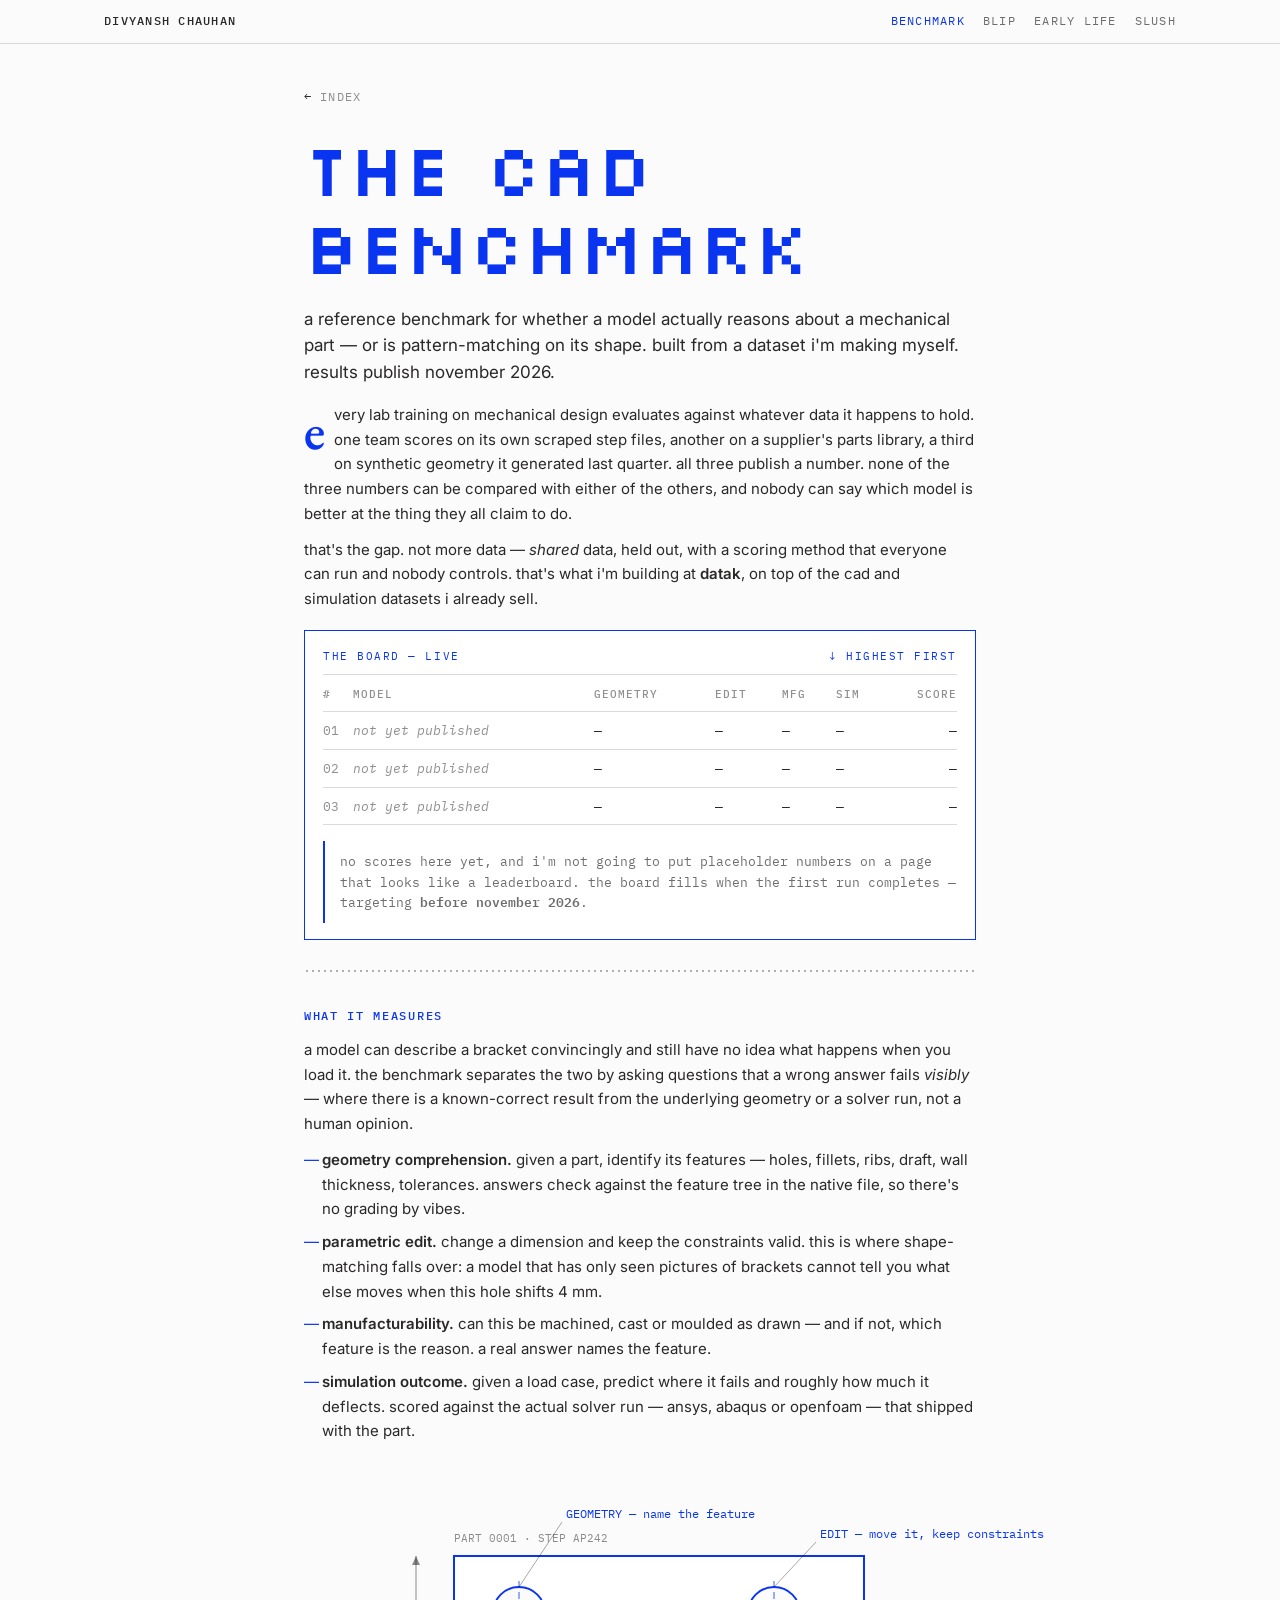
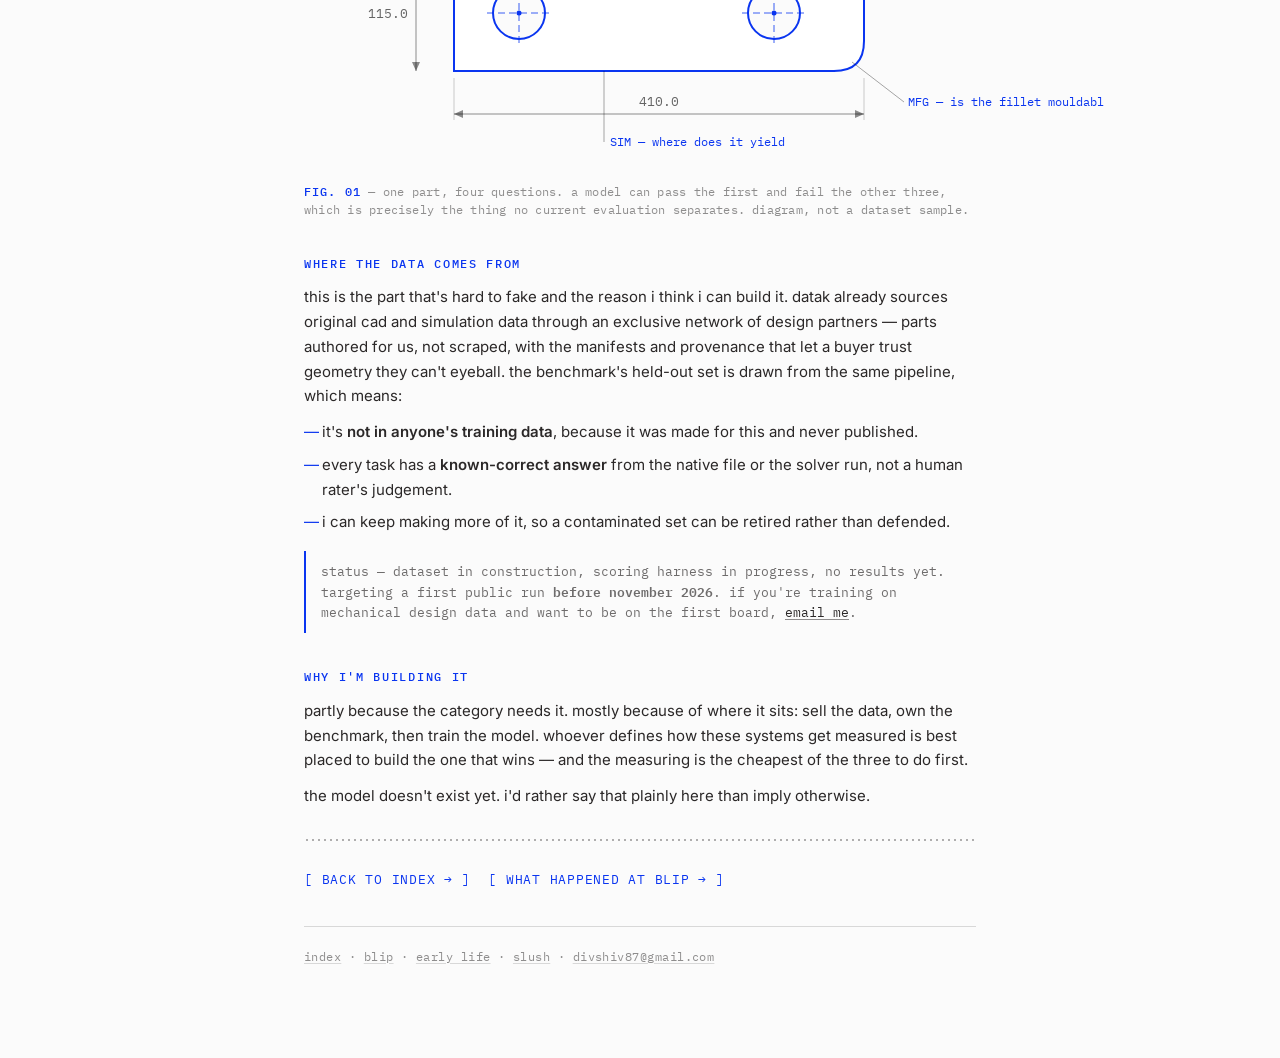
==== benchmark.html @ 3d16ecba "Rebuild personal site: Datak, CAD benchmark, Blip postmortem Five pages replacing the single-page lo" ====
<!doctype html>
<html lang="en">
<head>
<meta charset="utf-8">
<meta name="viewport" content="width=device-width, initial-scale=1">
<title>The CAD Benchmark</title>
<meta name="description" content="a reference benchmark for whether an ai model actually reasons about mechanical design, or pattern-matches on shape. results publish november 2026.">
<link rel="canonical" href="https://divyanshchauhan.com/benchmark">
<meta property="og:type" content="website">
<meta property="og:url" content="https://divyanshchauhan.com/benchmark">
<meta property="og:title" content="The CAD Benchmark">
<meta property="og:description" content="a reference benchmark for whether an ai model actually reasons about mechanical design, or pattern-matches on shape. results publish november 2026.">
<meta property="og:image" content="https://divyanshchauhan.com/img/ef-neon.jpg">
<meta name="twitter:card" content="summary_large_image">
<link rel="preconnect" href="https://fonts.googleapis.com">
<link rel="preconnect" href="https://fonts.gstatic.com" crossorigin>
<link rel="stylesheet" href="https://fonts.googleapis.com/css2?family=Inter:wght@400;500;600&family=EB+Garamond:wght@500;600&family=IBM+Plex+Mono:wght@400;500&family=Silkscreen&display=swap">
<link rel="stylesheet" href="style.css">
</head>
<body>

<div class="bar"><div class="in">
  <a class="who" href="index.html">Divyansh Chauhan</a>
  <nav>
    <a href="benchmark.html" aria-current="page">Benchmark</a>
    <a href="blip.html">Blip</a>
    <a href="early.html">Early life</a>
    <a href="slush.html">Slush</a>
  </nav>
</div></div>

<main>

<p class="backlink">← <a href="index.html">index</a></p>

<h1 class="big">The CAD Benchmark</h1>

<p class="standfirst">a reference benchmark for whether a model actually reasons about a mechanical part — or is pattern-matching on its shape. built from a dataset i'm making myself. results publish november 2026.</p>

<p class="dropcap">every lab training on mechanical design evaluates against whatever data it happens to hold. one team scores on its own scraped step files, another on a supplier's parts library, a third on synthetic geometry it generated last quarter. all three publish a number. none of the three numbers can be compared with either of the others, and nobody can say which model is better at the thing they all claim to do.</p>

<p>that's the gap. not more data — <em>shared</em> data, held out, with a scoring method that everyone can run and nobody controls. that's what i'm building at <strong>datak</strong>, on top of the cad and simulation datasets i already sell.</p>

<div class="panel">
  <div class="phead"><span>The board — live</span><span>↓ highest first</span></div>
  <div class="tablewrap">
  <table>
    <thead><tr><th class="rank">#</th><th>Model</th><th>Geometry</th><th>Edit</th><th>Mfg</th><th>Sim</th><th>Score</th></tr></thead>
    <tbody>
      <tr><td class="rank">01</td><td class="pending">not yet published</td><td>—</td><td>—</td><td>—</td><td>—</td><td>—</td></tr>
      <tr><td class="rank">02</td><td class="pending">not yet published</td><td>—</td><td>—</td><td>—</td><td>—</td><td>—</td></tr>
      <tr><td class="rank">03</td><td class="pending">not yet published</td><td>—</td><td>—</td><td>—</td><td>—</td><td>—</td></tr>
    </tbody>
  </table>
  </div>
  <p class="note" style="margin-bottom:0">no scores here yet, and i'm not going to put placeholder numbers on a page that looks like a leaderboard. the board fills when the first run completes — targeting <strong>before november 2026</strong>.</p>
</div>

<hr class="dots">

<h2>What it measures</h2>

<p>a model can describe a bracket convincingly and still have no idea what happens when you load it. the benchmark separates the two by asking questions that a wrong answer fails <em>visibly</em> — where there is a known-correct result from the underlying geometry or a solver run, not a human opinion.</p>

<ul>
  <li><strong>geometry comprehension.</strong> given a part, identify its features — holes, fillets, ribs, draft, wall thickness, tolerances. answers check against the feature tree in the native file, so there's no grading by vibes.</li>
  <li><strong>parametric edit.</strong> change a dimension and keep the constraints valid. this is where shape-matching falls over: a model that has only seen pictures of brackets cannot tell you what else moves when this hole shifts 4 mm.</li>
  <li><strong>manufacturability.</strong> can this be machined, cast or moulded as drawn — and if not, which feature is the reason. a real answer names the feature.</li>
  <li><strong>simulation outcome.</strong> given a load case, predict where it fails and roughly how much it deflects. scored against the actual solver run — ansys, abaqus or openfoam — that shipped with the part.</li>
</ul>

<figure>
  <svg viewBox="0 0 800 300" width="800" height="300" role="img"
       aria-label="Diagram of a rectangular mechanical plate with two holes and a fillet, annotated with dimension lines and callouts for the four benchmark axes.">
    <rect x="0" y="0" width="800" height="300" fill="#FBFBFB"/>
    <!-- part outline -->
    <path d="M150 90 L560 90 L560 175 Q560 205 530 205 L150 205 Z" fill="#fff" stroke="#0A35F0" stroke-width="2"/>
    <!-- holes -->
    <circle cx="215" cy="147" r="26" fill="#FBFBFB" stroke="#0A35F0" stroke-width="2"/>
    <circle cx="215" cy="147" r="2.5" fill="#0A35F0"/>
    <circle cx="470" cy="147" r="26" fill="#FBFBFB" stroke="#0A35F0" stroke-width="2"/>
    <circle cx="470" cy="147" r="2.5" fill="#0A35F0"/>
    <!-- centre lines -->
    <line x1="215" y1="115" x2="215" y2="179" stroke="#0A35F0" stroke-width=".8" stroke-dasharray="7 4"/>
    <line x1="183" y1="147" x2="247" y2="147" stroke="#0A35F0" stroke-width=".8" stroke-dasharray="7 4"/>
    <line x1="470" y1="115" x2="470" y2="179" stroke="#0A35F0" stroke-width=".8" stroke-dasharray="7 4"/>
    <line x1="438" y1="147" x2="502" y2="147" stroke="#0A35F0" stroke-width=".8" stroke-dasharray="7 4"/>
    <!-- horizontal dimension -->
    <line x1="150" y1="248" x2="560" y2="248" stroke="rgba(0,0,0,.45)" stroke-width="1"/>
    <path d="M150 248 l9 -4 v8 z M560 248 l-9 -4 v8 z" fill="rgba(0,0,0,.45)"/>
    <line x1="150" y1="212" x2="150" y2="254" stroke="rgba(0,0,0,.2)" stroke-width="1"/>
    <line x1="560" y1="212" x2="560" y2="254" stroke="rgba(0,0,0,.2)" stroke-width="1"/>
    <text x="355" y="240" text-anchor="middle" font-family="IBM Plex Mono, monospace" font-size="13" fill="rgba(0,0,0,.6)">410.0</text>
    <!-- vertical dimension -->
    <line x1="112" y1="90" x2="112" y2="205" stroke="rgba(0,0,0,.45)" stroke-width="1"/>
    <path d="M112 90 l-4 9 h8 z M112 205 l-4 -9 h8 z" fill="rgba(0,0,0,.45)"/>
    <text x="104" y="152" text-anchor="end" font-family="IBM Plex Mono, monospace" font-size="13" fill="rgba(0,0,0,.6)">115.0</text>
    <!-- callouts -->
    <line x1="215" y1="121" x2="258" y2="56" stroke="rgba(0,0,0,.35)" stroke-width="1"/>
    <text x="262" y="52" font-family="IBM Plex Mono, monospace" font-size="12" fill="#0A35F0">GEOMETRY — name the feature</text>
    <line x1="470" y1="121" x2="512" y2="76" stroke="rgba(0,0,0,.35)" stroke-width="1"/>
    <text x="516" y="72" font-family="IBM Plex Mono, monospace" font-size="12" fill="#0A35F0">EDIT — move it, keep constraints</text>
    <line x1="548" y1="196" x2="600" y2="236" stroke="rgba(0,0,0,.35)" stroke-width="1"/>
    <text x="604" y="240" font-family="IBM Plex Mono, monospace" font-size="12" fill="#0A35F0">MFG — is the fillet moulda­ble</text>
    <line x1="300" y1="205" x2="300" y2="276" stroke="rgba(0,0,0,.35)" stroke-width="1"/>
    <text x="306" y="280" font-family="IBM Plex Mono, monospace" font-size="12" fill="#0A35F0">SIM — where does it yield</text>
    <text x="150" y="76" font-family="IBM Plex Mono, monospace" font-size="11" fill="rgba(0,0,0,.45)">PART 0001 · STEP AP242</text>
  </svg>
  <figcaption><b>Fig. 01</b> — one part, four questions. a model can pass the first and fail the other three, which is precisely the thing no current evaluation separates. <span style="color:rgba(0,0,0,.45)">diagram, not a dataset sample.</span></figcaption>
</figure>

<h2>Where the data comes from</h2>

<p>this is the part that's hard to fake and the reason i think i can build it. datak already sources original cad and simulation data through an exclusive network of design partners — parts authored for us, not scraped, with the manifests and provenance that let a buyer trust geometry they can't eyeball. the benchmark's held-out set is drawn from the same pipeline, which means:</p>

<ul>
  <li>it's <strong>not in anyone's training data</strong>, because it was made for this and never published.</li>
  <li>every task has a <strong>known-correct answer</strong> from the native file or the solver run, not a human rater's judgement.</li>
  <li>i can keep making more of it, so a contaminated set can be retired rather than defended.</li>
</ul>

<div class="note">
  status — dataset in construction, scoring harness in progress, no results yet. targeting a first public run <strong>before november 2026</strong>. if you're training on mechanical design data and want to be on the first board, <a href="mailto:divshiv87@gmail.com">email me</a>.
</div>

<h2>Why i'm building it</h2>

<p>partly because the category needs it. mostly because of where it sits: sell the data, own the benchmark, then train the model. whoever defines how these systems get measured is best placed to build the one that wins — and the measuring is the cheapest of the three to do first.</p>

<p>the model doesn't exist yet. i'd rather say that plainly here than imply otherwise.</p>

<hr class="dots">

<p>
  <a class="brk" href="index.html">back to index</a>
  <a class="brk" href="blip.html">what happened at blip</a>
</p>

<footer>
  <a href="index.html">index</a> ·
  <a href="blip.html">blip</a> ·
  <a href="early.html">early life</a> ·
  <a href="slush.html">slush</a> ·
  <a href="mailto:divshiv87@gmail.com">divshiv87@gmail.com</a>
</footer>

</main>
</body>
</html>
---- style.css ----
:root{
  color-scheme: light;
  --bg:#FBFBFB;
  --ink:#2B2828;
  --ink-60:rgba(43,40,40,.68);
  --ink-45:rgba(43,40,40,.52);
  --grey:#808080;
  --blue:#0A35F0;
  --rule:rgba(0,0,0,.14);
  --sans:Inter, -apple-system, system-ui, 'Segoe UI', sans-serif;
  --serif:'EB Garamond', Georgia, 'Times New Roman', serif;
  --mono:'IBM Plex Mono', ui-monospace, 'SF Mono', Menlo, monospace;
  --pixel:'Silkscreen', 'IBM Plex Mono', monospace;
}
*{box-sizing:border-box}
html{background:var(--bg)}
body{
  margin:0; background:var(--bg); color:var(--ink);
  font-family:var(--sans); font-size:15px; line-height:1.65;
  -webkit-font-smoothing:antialiased;
}

/* masthead bar */
.bar{border-bottom:1px solid var(--rule); background:var(--bg)}
.bar .in{
  max-width:1120px; margin:0 auto; padding:12px 24px;
  display:flex; align-items:center; justify-content:space-between; gap:16px;
  font-family:var(--mono); font-size:11.5px; letter-spacing:.11em; text-transform:uppercase;
}
.bar .who{color:var(--ink); text-decoration:none; font-weight:500}
.bar nav{display:flex; gap:18px; flex-wrap:wrap}
.bar nav a{color:var(--ink-60); text-decoration:none}
.bar nav a:hover, .bar nav a[aria-current]{color:var(--blue)}

main{max-width:720px; margin:0 auto; padding:44px 24px 90px}
.wide{max-width:1000px}

p{margin:0 0 11px}
strong{font-weight:600}
em{font-style:italic}

a{color:var(--ink); text-decoration:underline; text-decoration-color:var(--ink-45); text-underline-offset:2px}
a:hover{color:var(--blue); text-decoration-color:var(--blue)}
a:focus-visible{outline:2px solid var(--blue); outline-offset:2px}

/* display */
h1.big{
  font-family:var(--pixel); font-weight:400; color:var(--blue);
  font-size:clamp(34px,7.4vw,74px); line-height:1.06; letter-spacing:-.01em;
  margin:0 0 20px; text-transform:uppercase; text-wrap:balance;
}
h2{
  font-family:var(--mono); font-weight:500; font-size:12px;
  letter-spacing:.14em; text-transform:uppercase; color:var(--blue);
  margin:34px 0 12px;
}
h3{font-family:var(--sans); font-size:17px; font-weight:600; margin:24px 0 8px}

.standfirst{font-family:var(--sans); font-size:17px; line-height:1.55; color:var(--ink); margin-bottom:18px}
.dropcap::first-letter{
  float:left; font-size:52px; line-height:.9; padding:5px 9px 0 0;
  font-family:var(--serif); font-weight:600; color:var(--blue);
}

/* dotted rule, as on the reference */
.dots{height:6px; margin:26px 0; border:0;
  background-image:radial-gradient(var(--ink-45) 1px, transparent 1px);
  background-size:6px 6px; background-position:0 2px; background-repeat:repeat-x; opacity:.7}
hr{border:0; border-top:1px solid var(--rule); margin:30px 0}

ul{list-style:none; margin:0 0 13px; padding:0}
li{margin-bottom:8px; padding-left:18px; position:relative}
li::before{content:"—"; position:absolute; left:0; top:0; color:var(--blue)}

/* bracketed links */
.brk{font-family:var(--mono); font-size:12.5px; letter-spacing:.06em; text-transform:uppercase;
  color:var(--blue); text-decoration:none; display:inline-block; margin:2px 14px 2px 0}
.brk:hover{color:var(--ink); text-decoration:none}
.brk::before{content:"[ "} .brk::after{content:" → ]"}

/* clickable rows */
.rows{margin:6px 0 16px; border-top:1px solid var(--rule)}
.rows a{
  display:flex; align-items:center; gap:14px; padding:11px 2px;
  border-bottom:1px solid var(--rule); text-decoration:none; color:var(--ink);
}
.rows a:hover{background:rgba(10,53,240,.05)}
.rows a:hover .t b{color:var(--blue)}
.rows img{width:32px; height:32px; flex:none; object-fit:cover; border:1px solid var(--rule); background:#fff}
.rows .t{flex:1; min-width:0}
.rows .t b{display:block; font-weight:600; font-size:15.5px; font-family:var(--sans)}
.rows .t span{display:block; font-family:var(--mono); font-size:11.5px; color:var(--ink-45); line-height:1.5; margin-top:1px}
.rows .when{flex:none; font-family:var(--mono); font-size:11.5px; color:var(--ink-45);
  text-align:right; font-variant-numeric:tabular-nums; white-space:nowrap; letter-spacing:.06em}
@media (max-width:480px){ .rows .when{display:none} }

/* figures */
figure{margin:22px 0 18px}
figure img{display:block; width:100%; height:auto; border:1px solid var(--rule)}
figcaption{
  margin-top:9px; font-family:var(--mono); font-size:11.5px; line-height:1.6;
  color:var(--ink-45); letter-spacing:.02em;
}
figcaption b{color:var(--blue); font-weight:500; letter-spacing:.1em; text-transform:uppercase}

/* data panel (leaderboard frame) */
.panel{border:1px solid var(--blue); padding:16px 18px; margin:18px 0; background:#fff}
.panel .phead{
  display:flex; justify-content:space-between; gap:12px; flex-wrap:wrap;
  font-family:var(--mono); font-size:11px; letter-spacing:.14em; text-transform:uppercase;
  color:var(--blue); border-bottom:1px solid var(--rule); padding-bottom:9px; margin-bottom:11px;
}
table{width:100%; border-collapse:collapse; font-family:var(--mono); font-size:12.5px}
table th{
  text-align:left; font-weight:500; color:var(--ink-45); letter-spacing:.1em;
  text-transform:uppercase; font-size:10.5px; padding:0 8px 8px 0; border-bottom:1px solid var(--rule);
}
table td{padding:8px 8px 8px 0; border-bottom:1px solid var(--rule); vertical-align:top}
table td:last-child, table th:last-child{text-align:right; padding-right:0}
table .rank{color:var(--ink-45); width:30px}
.pending{color:var(--ink-45); font-style:italic}
.tablewrap{overflow-x:auto}

.note{
  border-left:2px solid var(--blue); padding:10px 0 10px 15px; margin:16px 0;
  font-family:var(--mono); font-size:12.5px; line-height:1.65; color:var(--ink-60);
}

.stat{
  display:flex; flex-wrap:wrap; gap:0; border-top:1px solid var(--rule); margin:18px 0;
}
.stat div{flex:1 1 140px; border-bottom:1px solid var(--rule); padding:12px 14px 12px 0}
.stat b{display:block; font-family:var(--mono); font-size:21px; font-weight:500; color:var(--blue); font-variant-numeric:tabular-nums}
.stat span{display:block; font-family:var(--mono); font-size:10.5px; letter-spacing:.1em; text-transform:uppercase; color:var(--ink-45); margin-top:4px}

.backlink{font-family:var(--mono); font-size:11.5px; letter-spacing:.1em; text-transform:uppercase; margin-bottom:22px}
.backlink a{color:var(--ink-45); text-decoration:none}
.backlink a:hover{color:var(--blue)}

footer{margin-top:34px; padding-top:18px; border-top:1px solid var(--rule);
  font-family:var(--mono); font-size:11.5px; letter-spacing:.04em; color:var(--ink-45); line-height:2}
footer a{color:var(--ink-45); text-decoration-color:var(--rule)}
footer a:hover{color:var(--blue)}

::selection{background:rgba(10,53,240,.18)}
@media (prefers-reduced-motion:reduce){*{animation:none!important;transition:none!important}}

/* two-up photo grid */
.grid2{display:grid; grid-template-columns:1fr 1fr; gap:16px 18px; margin:22px 0 18px; align-items:start}
.grid2 figure{margin:0; display:flex; flex-direction:column; min-width:0}
.grid2 img{width:100%; height:auto; aspect-ratio:3/4; object-fit:cover}
.grid2 figcaption{margin-top:9px}
@media (max-width:560px){ .grid2{grid-template-columns:1fr} .grid2 img{aspect-ratio:4/3} }
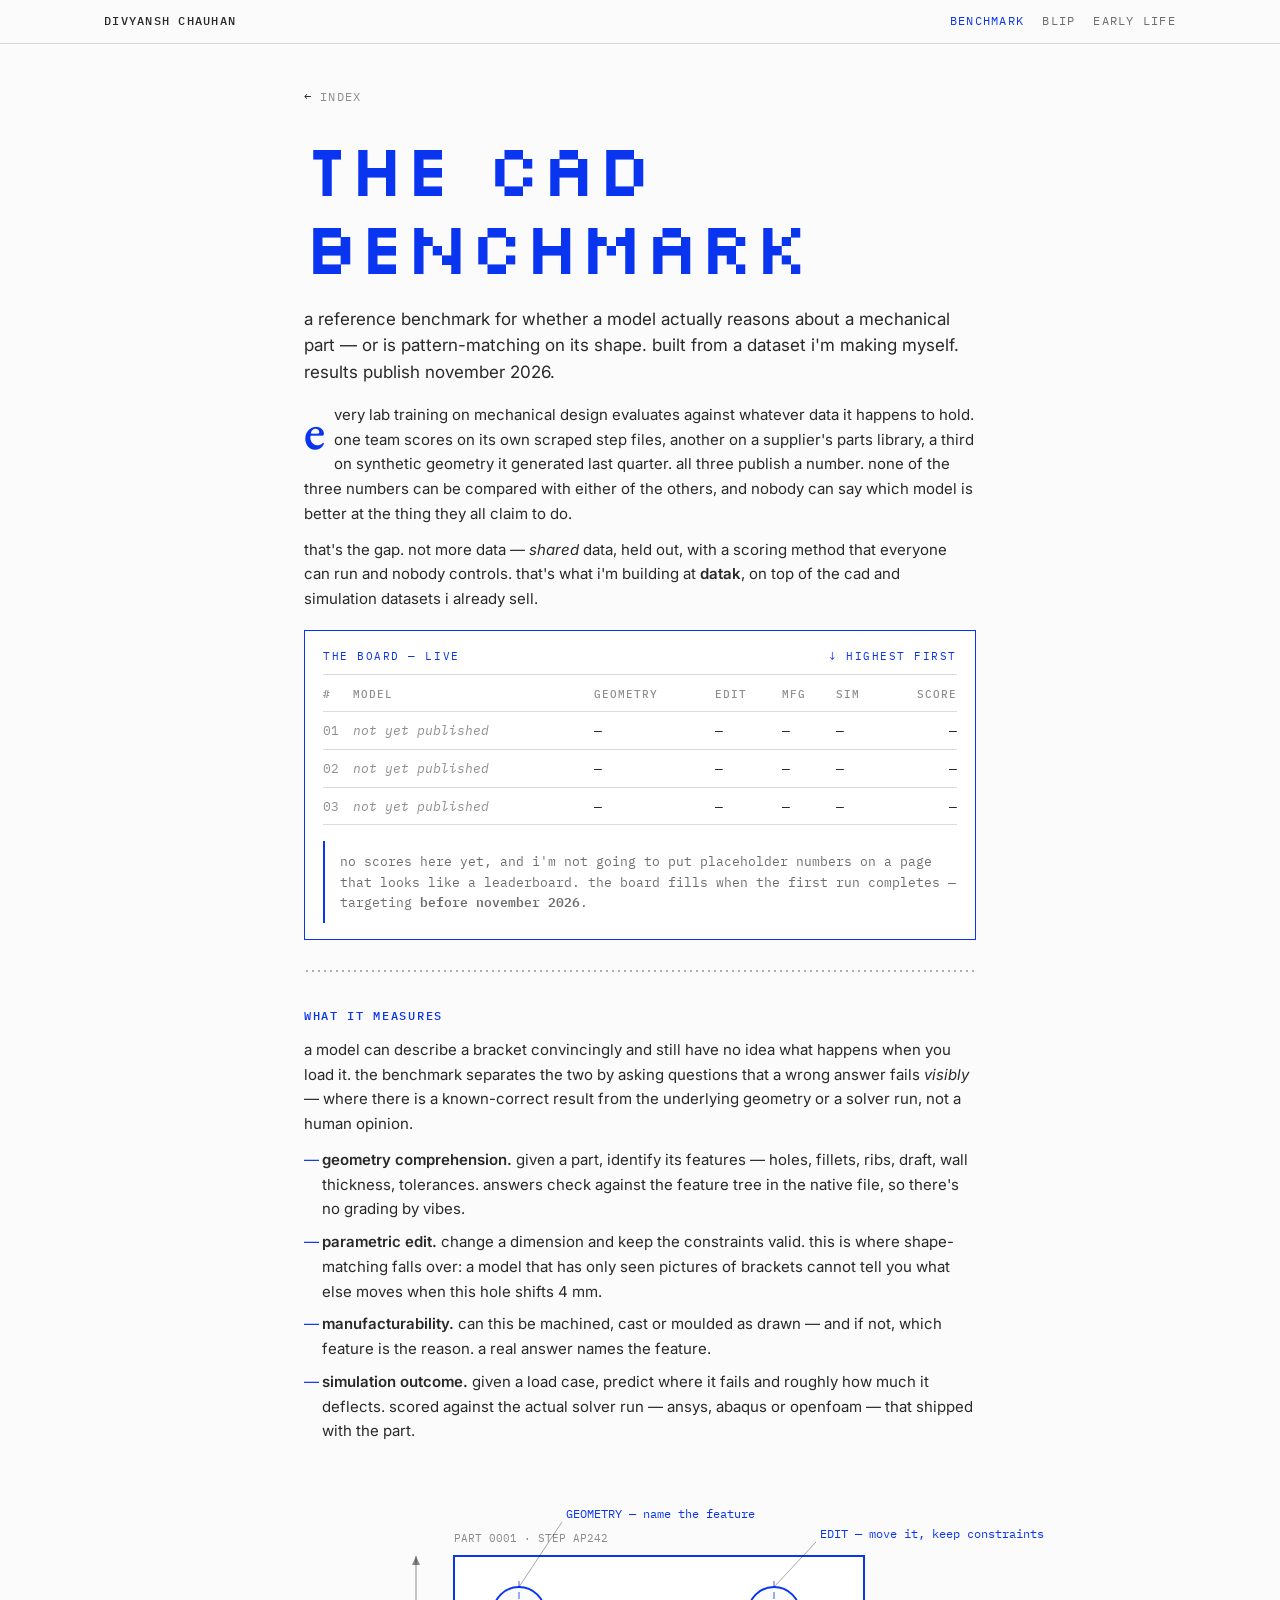
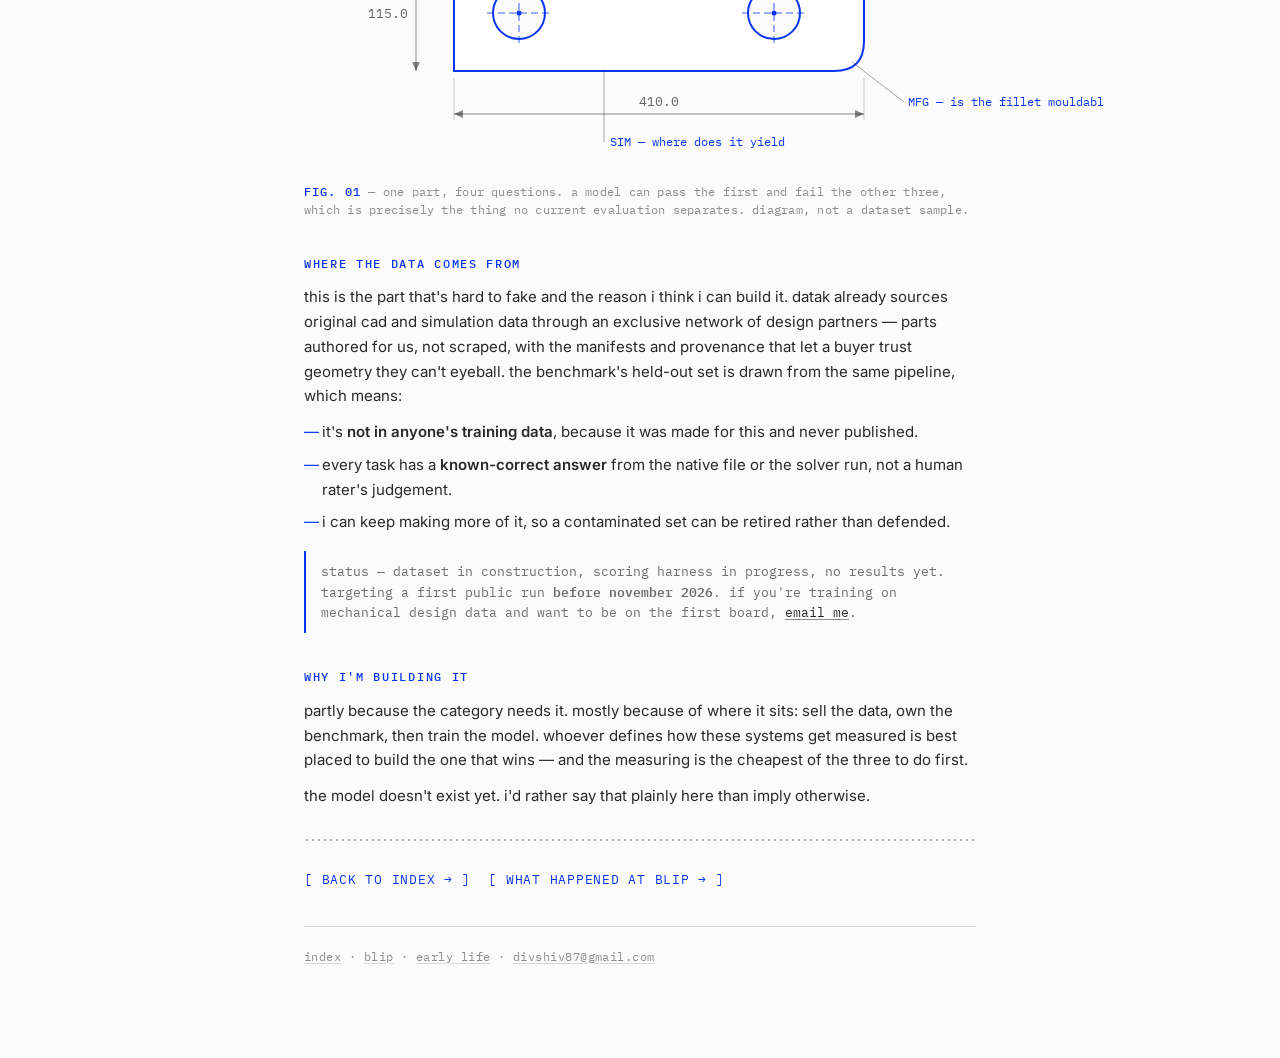
==== commit ff75d608: "Temporarily remove Slush page and mentions Co-Authored-By: Claude Opus 5.5 <noreply@anthropic.com>" ====
--- a/benchmark.html
+++ b/benchmark.html
@@ -25,7 +25,6 @@
     <a href="benchmark.html" aria-current="page">Benchmark</a>
     <a href="blip.html">Blip</a>
     <a href="early.html">Early life</a>
-    <a href="slush.html">Slush</a>
   </nav>
 </div></div>
 
@@ -140,7 +139,6 @@
   <a href="index.html">index</a> ·
   <a href="blip.html">blip</a> ·
   <a href="early.html">early life</a> ·
-  <a href="slush.html">slush</a> ·
   <a href="mailto:divshiv87@gmail.com">divshiv87@gmail.com</a>
 </footer>
 
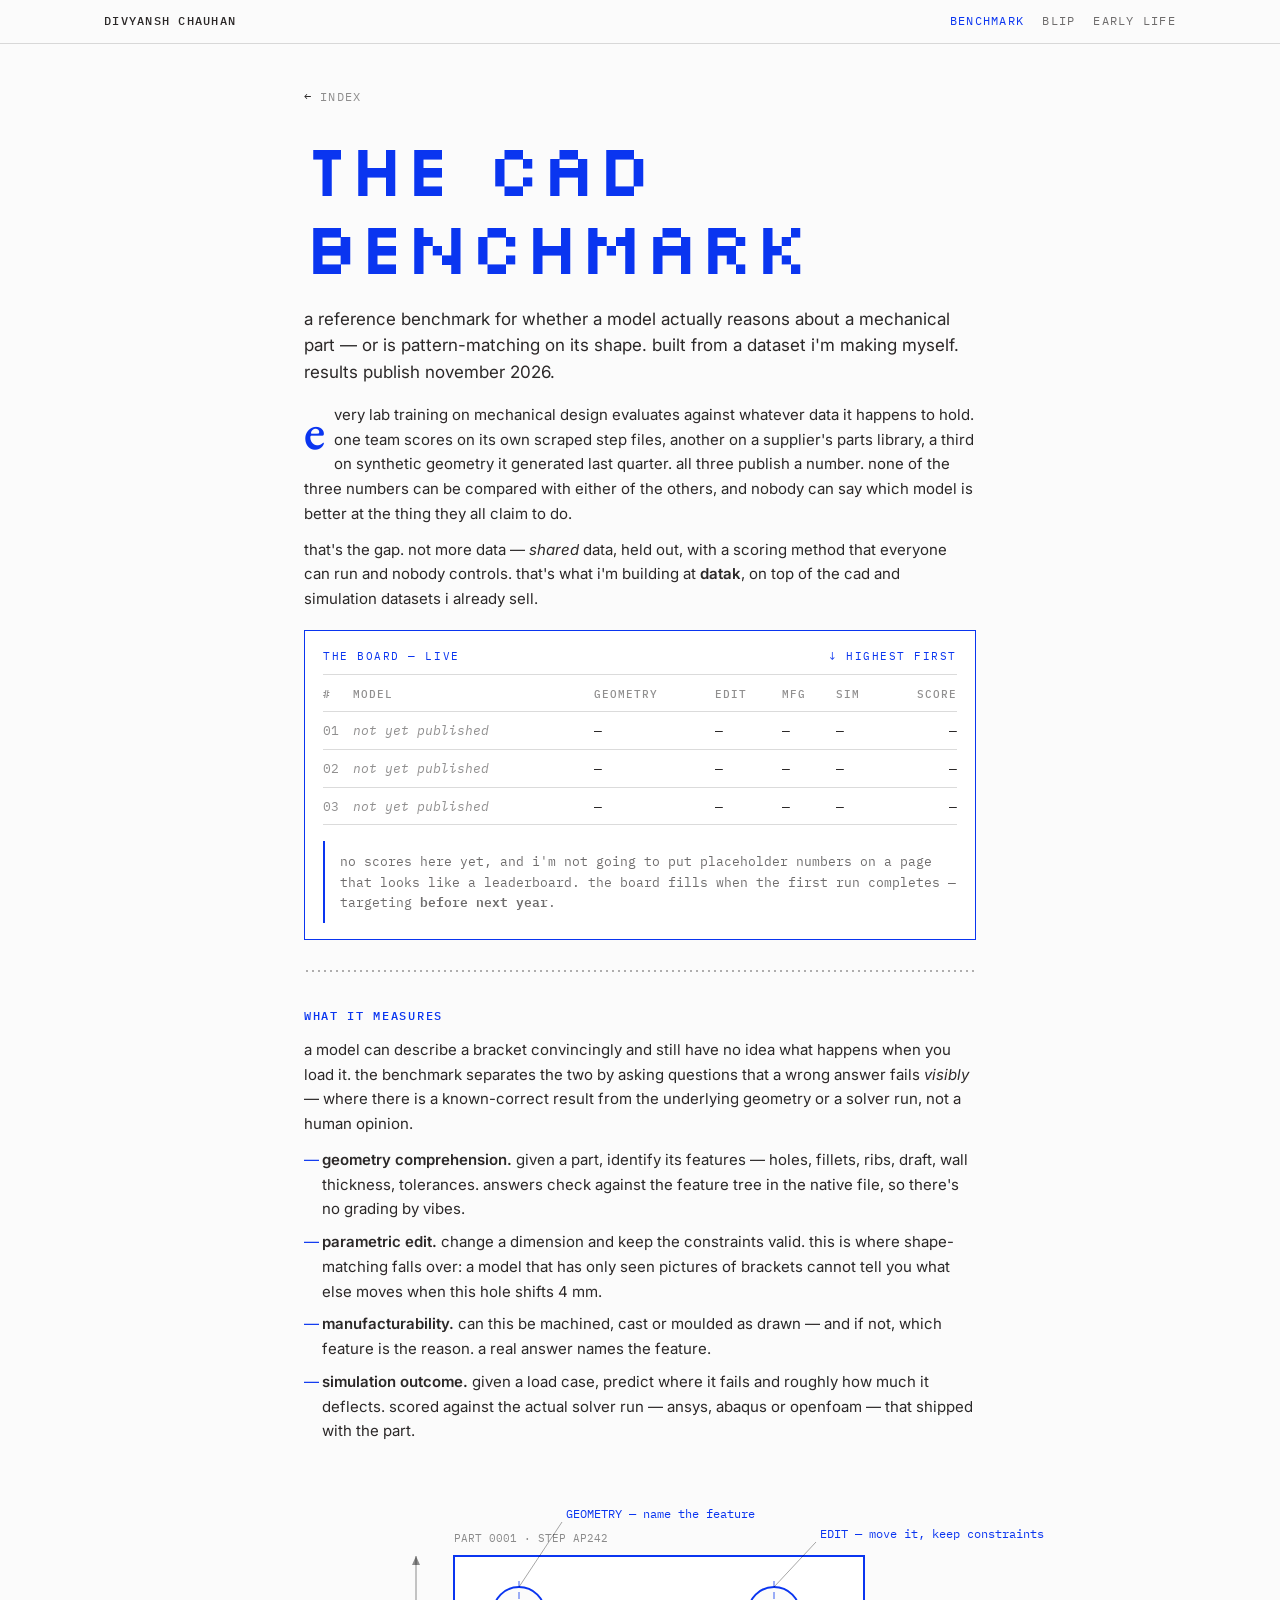
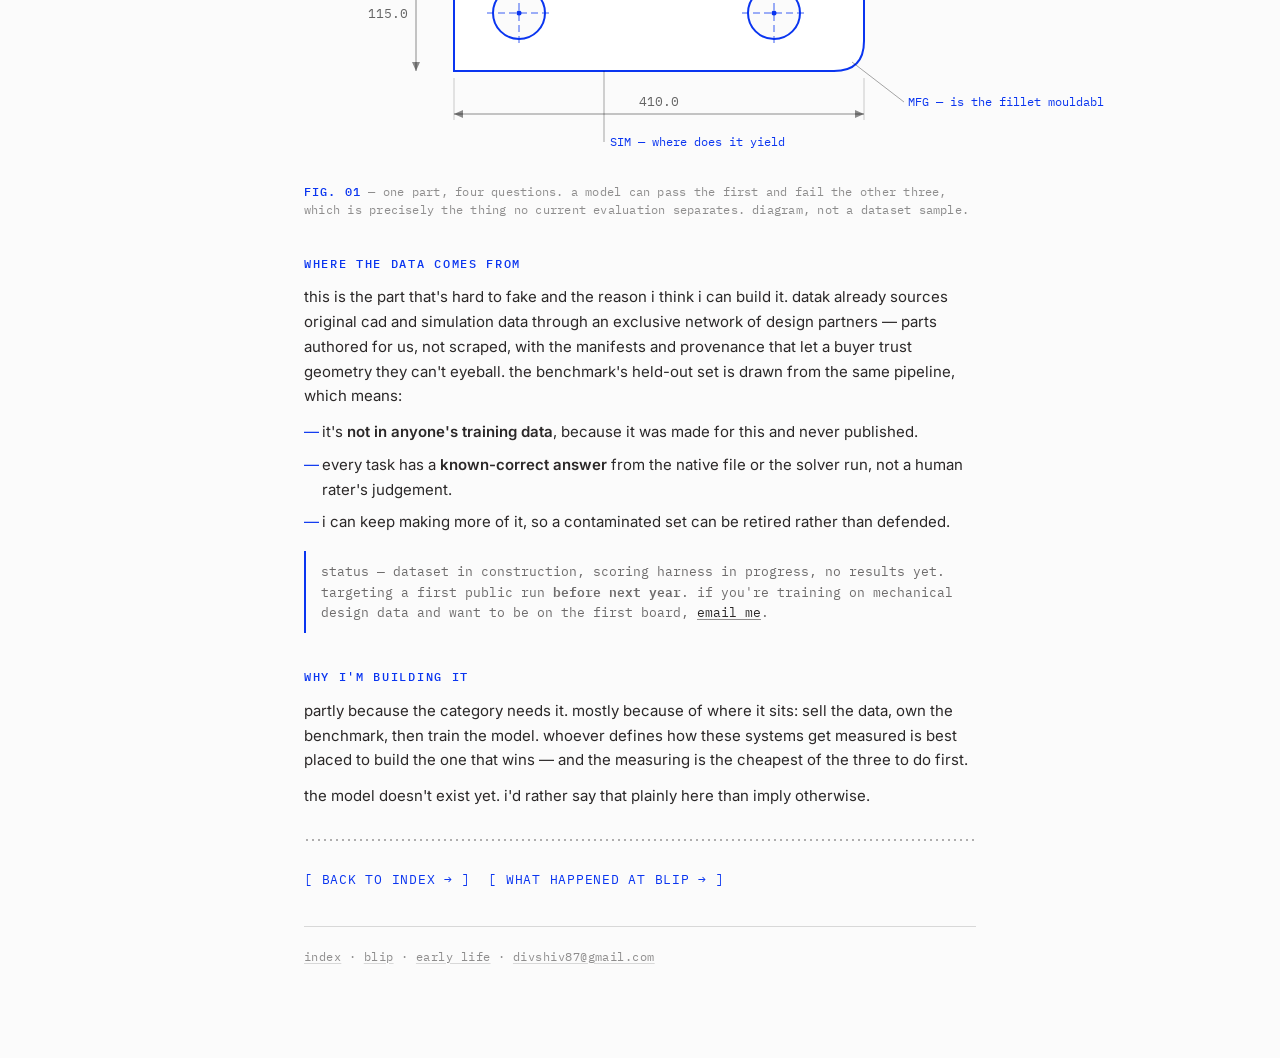
==== commit 8b4deaec: "Remove revenue line; benchmark target before next year" ====
--- a/benchmark.html
+++ b/benchmark.html
@@ -52,7 +52,7 @@
     </tbody>
   </table>
   </div>
-  <p class="note" style="margin-bottom:0">no scores here yet, and i'm not going to put placeholder numbers on a page that looks like a leaderboard. the board fills when the first run completes — targeting <strong>before november 2026</strong>.</p>
+  <p class="note" style="margin-bottom:0">no scores here yet, and i'm not going to put placeholder numbers on a page that looks like a leaderboard. the board fills when the first run completes — targeting <strong>before next year</strong>.</p>
 </div>
 
 <hr class="dots">
@@ -119,7 +119,7 @@
 </ul>
 
 <div class="note">
-  status — dataset in construction, scoring harness in progress, no results yet. targeting a first public run <strong>before november 2026</strong>. if you're training on mechanical design data and want to be on the first board, <a href="mailto:divshiv87@gmail.com">email me</a>.
+  status — dataset in construction, scoring harness in progress, no results yet. targeting a first public run <strong>before next year</strong>. if you're training on mechanical design data and want to be on the first board, <a href="mailto:divshiv87@gmail.com">email me</a>.
 </div>
 
 <h2>Why i'm building it</h2>
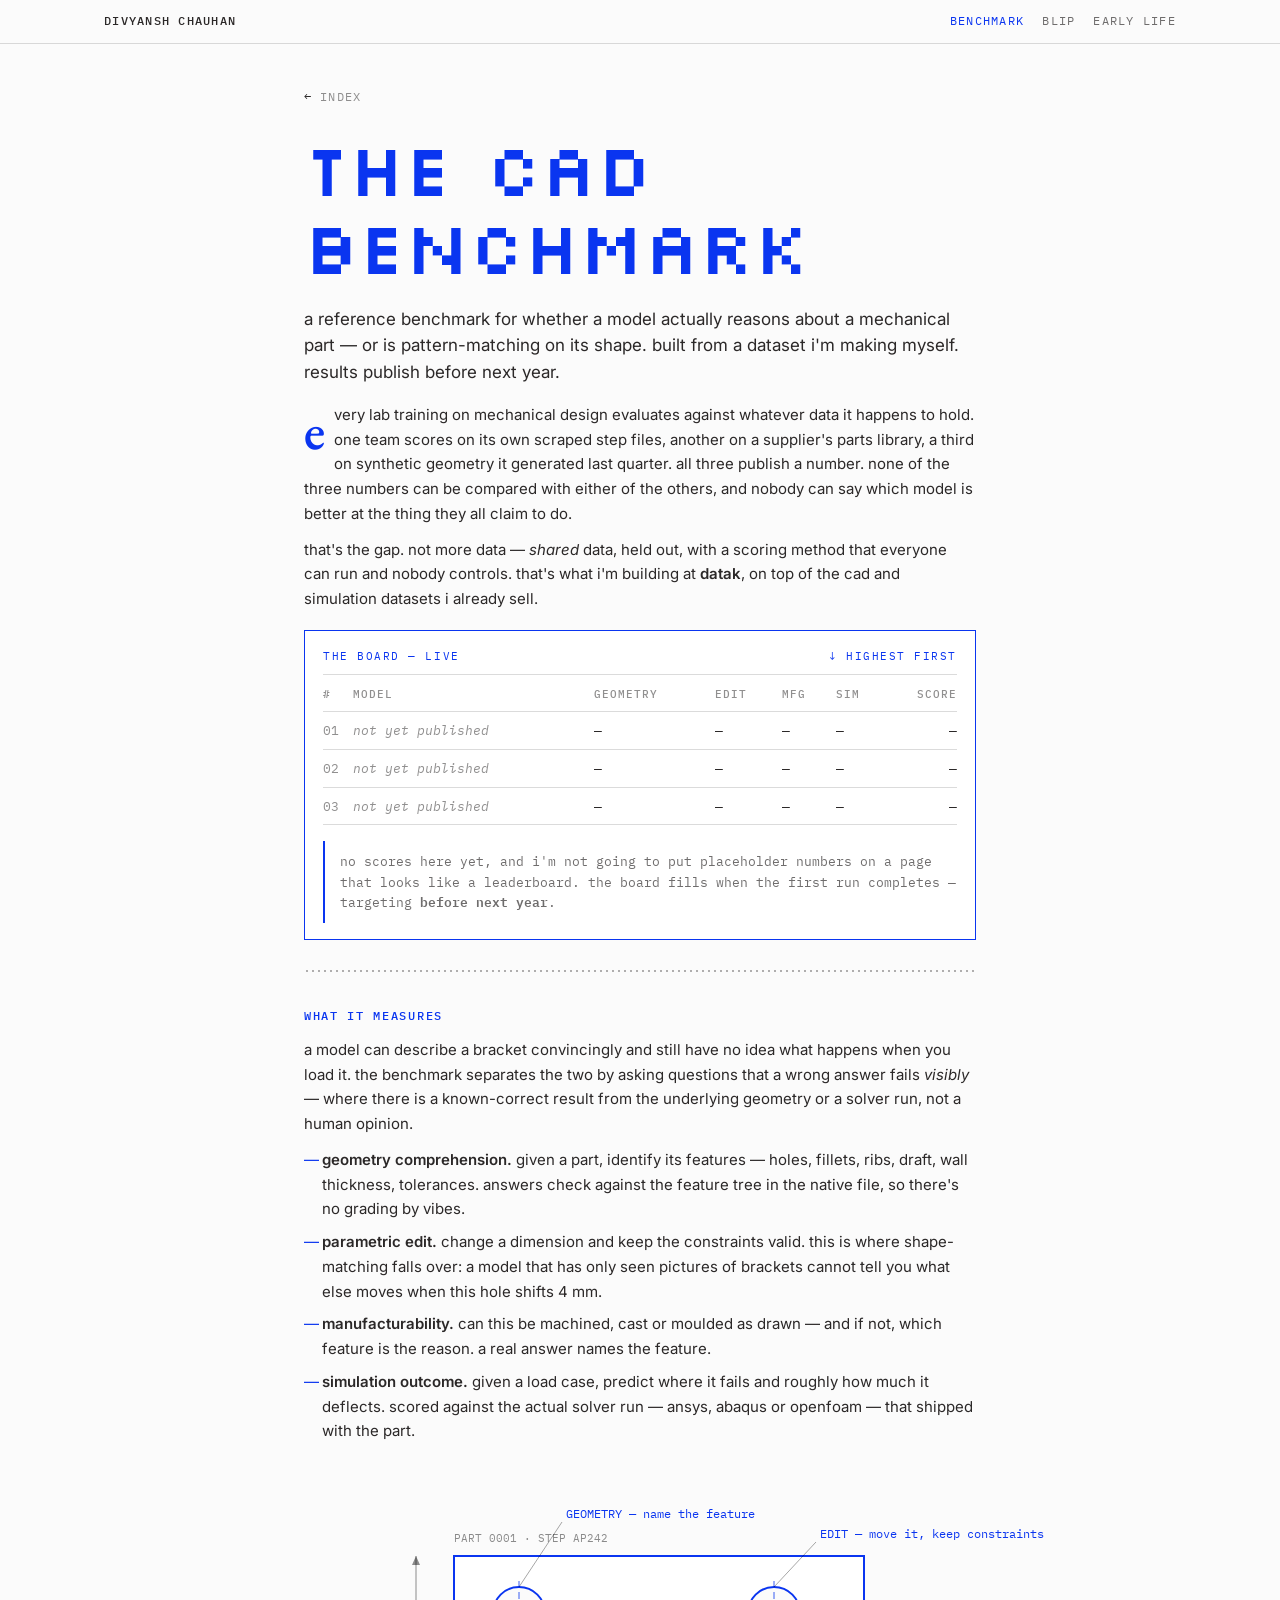
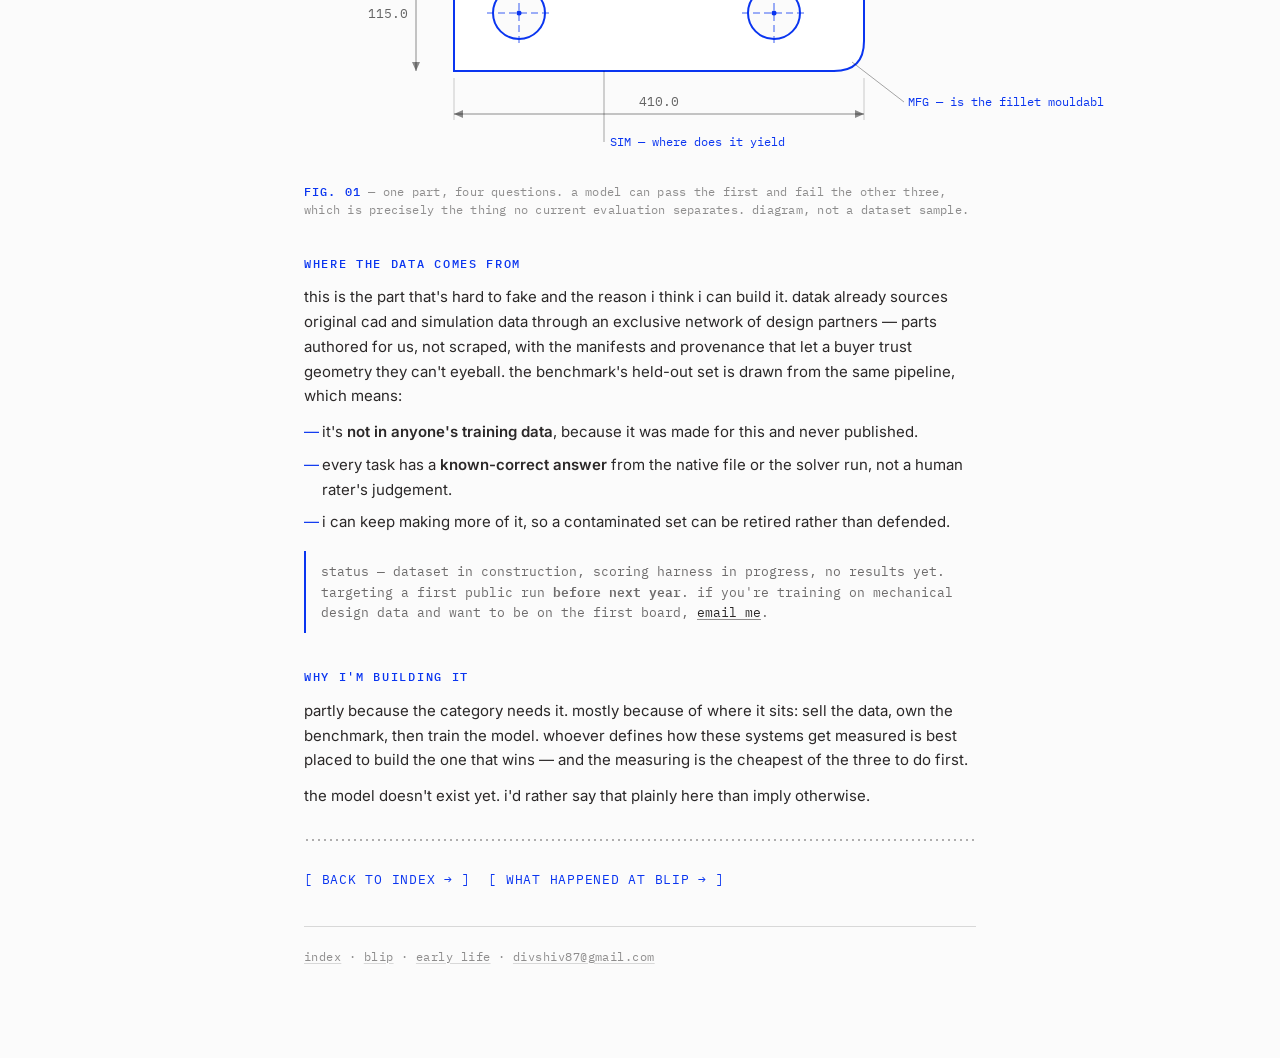
==== commit bdaf9eb6: "Benchmark launch: before next year" ====
--- a/benchmark.html
+++ b/benchmark.html
@@ -4,12 +4,12 @@
 <meta charset="utf-8">
 <meta name="viewport" content="width=device-width, initial-scale=1">
 <title>The CAD Benchmark</title>
-<meta name="description" content="a reference benchmark for whether an ai model actually reasons about mechanical design, or pattern-matches on shape. results publish november 2026.">
+<meta name="description" content="a reference benchmark for whether an ai model actually reasons about mechanical design, or pattern-matches on shape. results publish before next year.">
 <link rel="canonical" href="https://divyanshchauhan.com/benchmark">
 <meta property="og:type" content="website">
 <meta property="og:url" content="https://divyanshchauhan.com/benchmark">
 <meta property="og:title" content="The CAD Benchmark">
-<meta property="og:description" content="a reference benchmark for whether an ai model actually reasons about mechanical design, or pattern-matches on shape. results publish november 2026.">
+<meta property="og:description" content="a reference benchmark for whether an ai model actually reasons about mechanical design, or pattern-matches on shape. results publish before next year.">
 <meta property="og:image" content="https://divyanshchauhan.com/img/ef-neon.jpg">
 <meta name="twitter:card" content="summary_large_image">
 <link rel="preconnect" href="https://fonts.googleapis.com">
@@ -34,7 +34,7 @@
 
 <h1 class="big">The CAD Benchmark</h1>
 
-<p class="standfirst">a reference benchmark for whether a model actually reasons about a mechanical part — or is pattern-matching on its shape. built from a dataset i'm making myself. results publish november 2026.</p>
+<p class="standfirst">a reference benchmark for whether a model actually reasons about a mechanical part — or is pattern-matching on its shape. built from a dataset i'm making myself. results publish before next year.</p>
 
 <p class="dropcap">every lab training on mechanical design evaluates against whatever data it happens to hold. one team scores on its own scraped step files, another on a supplier's parts library, a third on synthetic geometry it generated last quarter. all three publish a number. none of the three numbers can be compared with either of the others, and nobody can say which model is better at the thing they all claim to do.</p>
 
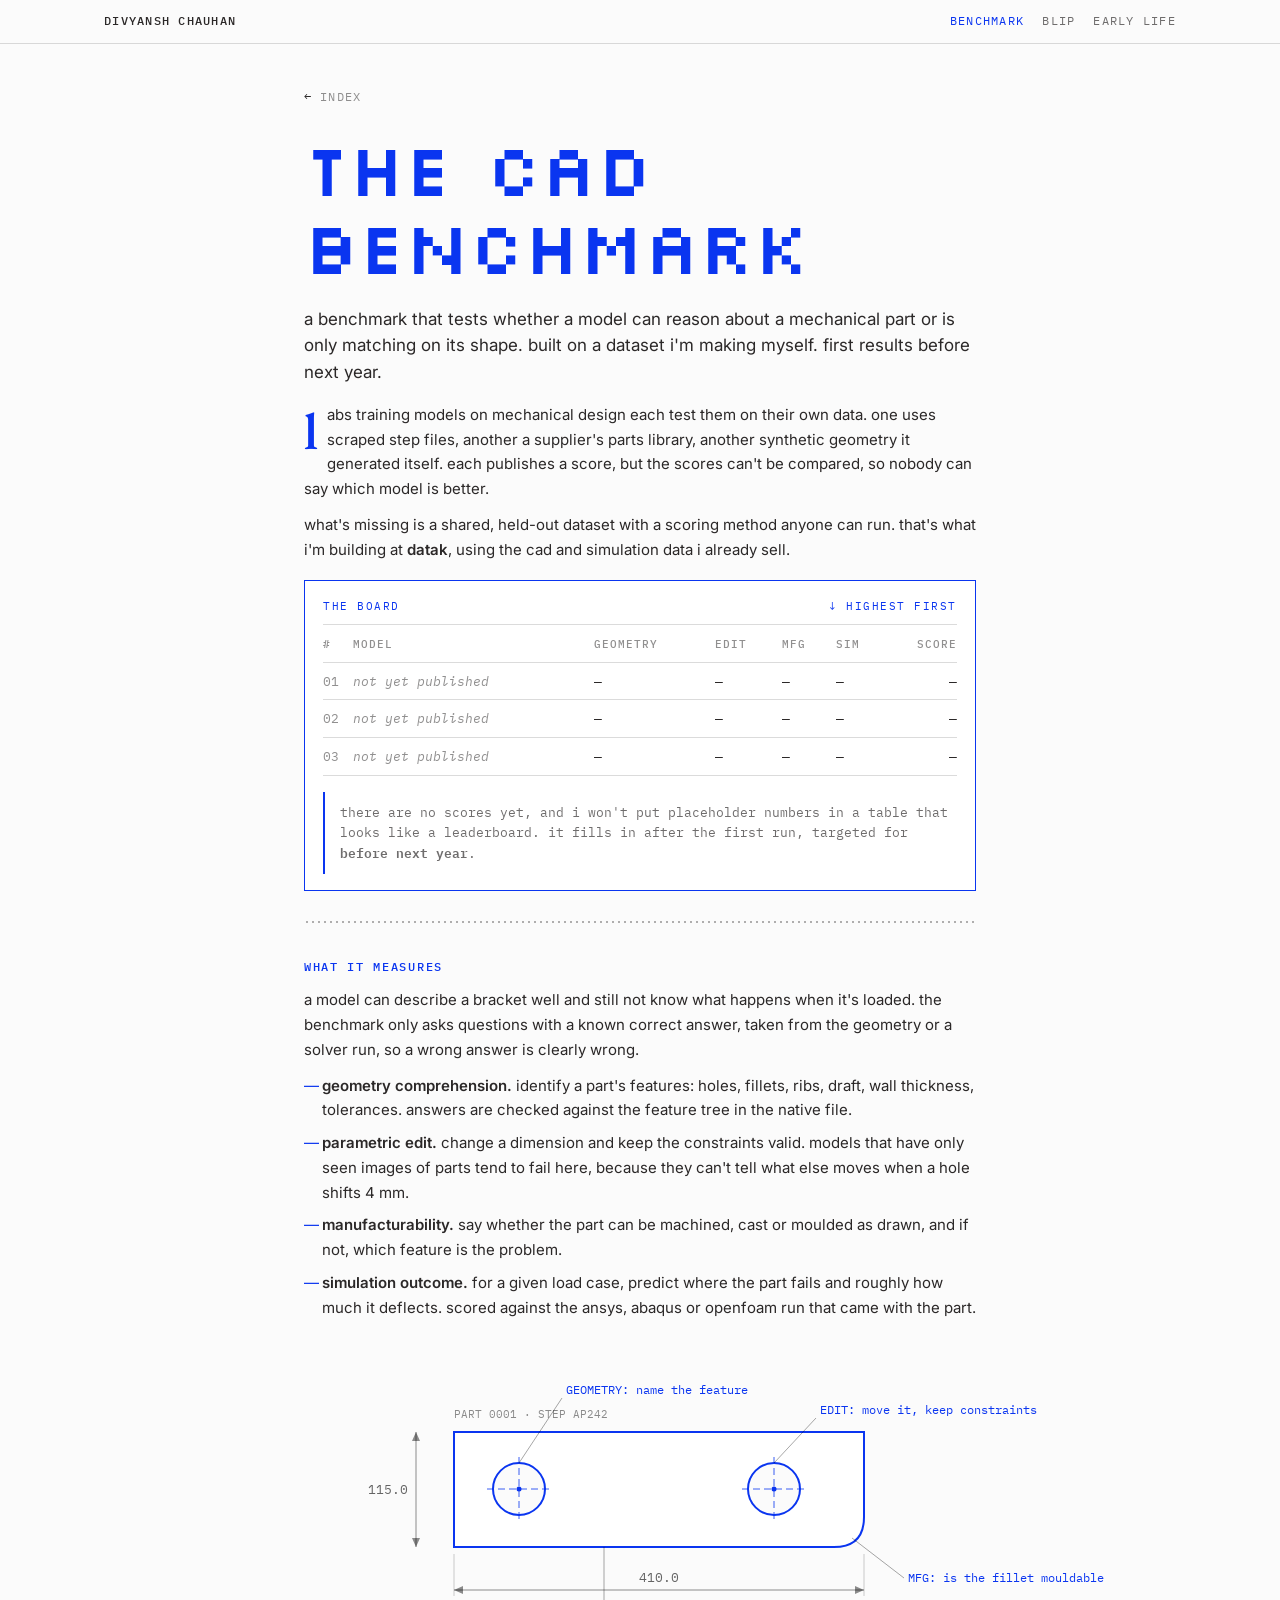
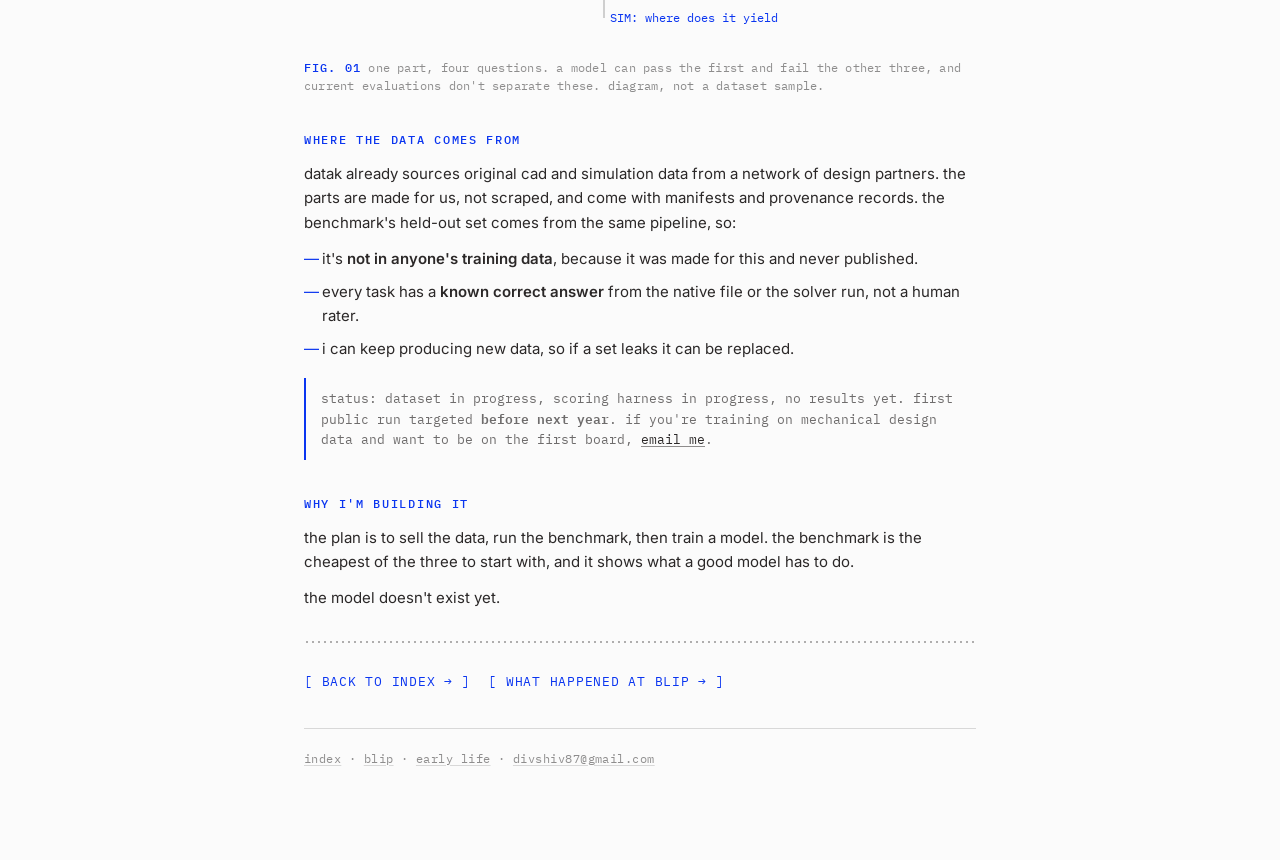
==== commit 0ab9f37d: "Rewrite site copy in plainer language" ====
--- a/benchmark.html
+++ b/benchmark.html
@@ -4,12 +4,12 @@
 <meta charset="utf-8">
 <meta name="viewport" content="width=device-width, initial-scale=1">
 <title>The CAD Benchmark</title>
-<meta name="description" content="a reference benchmark for whether an ai model actually reasons about mechanical design, or pattern-matches on shape. results publish before next year.">
+<meta name="description" content="a benchmark that tests whether an ai model reasons about mechanical design or only matches on shape. first results before next year.">
 <link rel="canonical" href="https://divyanshchauhan.com/benchmark">
 <meta property="og:type" content="website">
 <meta property="og:url" content="https://divyanshchauhan.com/benchmark">
 <meta property="og:title" content="The CAD Benchmark">
-<meta property="og:description" content="a reference benchmark for whether an ai model actually reasons about mechanical design, or pattern-matches on shape. results publish before next year.">
+<meta property="og:description" content="a benchmark that tests whether an ai model reasons about mechanical design or only matches on shape. first results before next year.">
 <meta property="og:image" content="https://divyanshchauhan.com/img/ef-neon.jpg">
 <meta name="twitter:card" content="summary_large_image">
 <link rel="preconnect" href="https://fonts.googleapis.com">
@@ -34,14 +34,14 @@
 
 <h1 class="big">The CAD Benchmark</h1>
 
-<p class="standfirst">a reference benchmark for whether a model actually reasons about a mechanical part — or is pattern-matching on its shape. built from a dataset i'm making myself. results publish before next year.</p>
+<p class="standfirst">a benchmark that tests whether a model can reason about a mechanical part or is only matching on its shape. built on a dataset i'm making myself. first results before next year.</p>
 
-<p class="dropcap">every lab training on mechanical design evaluates against whatever data it happens to hold. one team scores on its own scraped step files, another on a supplier's parts library, a third on synthetic geometry it generated last quarter. all three publish a number. none of the three numbers can be compared with either of the others, and nobody can say which model is better at the thing they all claim to do.</p>
+<p class="dropcap">labs training models on mechanical design each test them on their own data. one uses scraped step files, another a supplier's parts library, another synthetic geometry it generated itself. each publishes a score, but the scores can't be compared, so nobody can say which model is better.</p>
 
-<p>that's the gap. not more data — <em>shared</em> data, held out, with a scoring method that everyone can run and nobody controls. that's what i'm building at <strong>datak</strong>, on top of the cad and simulation datasets i already sell.</p>
+<p>what's missing is a shared, held-out dataset with a scoring method anyone can run. that's what i'm building at <strong>datak</strong>, using the cad and simulation data i already sell.</p>
 
 <div class="panel">
-  <div class="phead"><span>The board — live</span><span>↓ highest first</span></div>
+  <div class="phead"><span>The board</span><span>↓ highest first</span></div>
   <div class="tablewrap">
   <table>
     <thead><tr><th class="rank">#</th><th>Model</th><th>Geometry</th><th>Edit</th><th>Mfg</th><th>Sim</th><th>Score</th></tr></thead>
@@ -52,20 +52,20 @@
     </tbody>
   </table>
   </div>
-  <p class="note" style="margin-bottom:0">no scores here yet, and i'm not going to put placeholder numbers on a page that looks like a leaderboard. the board fills when the first run completes — targeting <strong>before next year</strong>.</p>
+  <p class="note" style="margin-bottom:0">there are no scores yet, and i won't put placeholder numbers in a table that looks like a leaderboard. it fills in after the first run, targeted for <strong>before next year</strong>.</p>
 </div>
 
 <hr class="dots">
 
 <h2>What it measures</h2>
 
-<p>a model can describe a bracket convincingly and still have no idea what happens when you load it. the benchmark separates the two by asking questions that a wrong answer fails <em>visibly</em> — where there is a known-correct result from the underlying geometry or a solver run, not a human opinion.</p>
+<p>a model can describe a bracket well and still not know what happens when it's loaded. the benchmark only asks questions with a known correct answer, taken from the geometry or a solver run, so a wrong answer is clearly wrong.</p>
 
 <ul>
-  <li><strong>geometry comprehension.</strong> given a part, identify its features — holes, fillets, ribs, draft, wall thickness, tolerances. answers check against the feature tree in the native file, so there's no grading by vibes.</li>
-  <li><strong>parametric edit.</strong> change a dimension and keep the constraints valid. this is where shape-matching falls over: a model that has only seen pictures of brackets cannot tell you what else moves when this hole shifts 4 mm.</li>
-  <li><strong>manufacturability.</strong> can this be machined, cast or moulded as drawn — and if not, which feature is the reason. a real answer names the feature.</li>
-  <li><strong>simulation outcome.</strong> given a load case, predict where it fails and roughly how much it deflects. scored against the actual solver run — ansys, abaqus or openfoam — that shipped with the part.</li>
+  <li><strong>geometry comprehension.</strong> identify a part's features: holes, fillets, ribs, draft, wall thickness, tolerances. answers are checked against the feature tree in the native file.</li>
+  <li><strong>parametric edit.</strong> change a dimension and keep the constraints valid. models that have only seen images of parts tend to fail here, because they can't tell what else moves when a hole shifts 4 mm.</li>
+  <li><strong>manufacturability.</strong> say whether the part can be machined, cast or moulded as drawn, and if not, which feature is the problem.</li>
+  <li><strong>simulation outcome.</strong> for a given load case, predict where the part fails and roughly how much it deflects. scored against the ansys, abaqus or openfoam run that came with the part.</li>
 </ul>
 
 <figure>
@@ -96,37 +96,37 @@
     <text x="104" y="152" text-anchor="end" font-family="IBM Plex Mono, monospace" font-size="13" fill="rgba(0,0,0,.6)">115.0</text>
     <!-- callouts -->
     <line x1="215" y1="121" x2="258" y2="56" stroke="rgba(0,0,0,.35)" stroke-width="1"/>
-    <text x="262" y="52" font-family="IBM Plex Mono, monospace" font-size="12" fill="#0A35F0">GEOMETRY — name the feature</text>
+    <text x="262" y="52" font-family="IBM Plex Mono, monospace" font-size="12" fill="#0A35F0">GEOMETRY: name the feature</text>
     <line x1="470" y1="121" x2="512" y2="76" stroke="rgba(0,0,0,.35)" stroke-width="1"/>
-    <text x="516" y="72" font-family="IBM Plex Mono, monospace" font-size="12" fill="#0A35F0">EDIT — move it, keep constraints</text>
+    <text x="516" y="72" font-family="IBM Plex Mono, monospace" font-size="12" fill="#0A35F0">EDIT: move it, keep constraints</text>
     <line x1="548" y1="196" x2="600" y2="236" stroke="rgba(0,0,0,.35)" stroke-width="1"/>
-    <text x="604" y="240" font-family="IBM Plex Mono, monospace" font-size="12" fill="#0A35F0">MFG — is the fillet moulda­ble</text>
+    <text x="604" y="240" font-family="IBM Plex Mono, monospace" font-size="12" fill="#0A35F0">MFG: is the fillet moulda­ble</text>
     <line x1="300" y1="205" x2="300" y2="276" stroke="rgba(0,0,0,.35)" stroke-width="1"/>
-    <text x="306" y="280" font-family="IBM Plex Mono, monospace" font-size="12" fill="#0A35F0">SIM — where does it yield</text>
+    <text x="306" y="280" font-family="IBM Plex Mono, monospace" font-size="12" fill="#0A35F0">SIM: where does it yield</text>
     <text x="150" y="76" font-family="IBM Plex Mono, monospace" font-size="11" fill="rgba(0,0,0,.45)">PART 0001 · STEP AP242</text>
   </svg>
-  <figcaption><b>Fig. 01</b> — one part, four questions. a model can pass the first and fail the other three, which is precisely the thing no current evaluation separates. <span style="color:rgba(0,0,0,.45)">diagram, not a dataset sample.</span></figcaption>
+  <figcaption><b>Fig. 01</b> one part, four questions. a model can pass the first and fail the other three, and current evaluations don't separate these. <span style="color:rgba(0,0,0,.45)">diagram, not a dataset sample.</span></figcaption>
 </figure>
 
 <h2>Where the data comes from</h2>
 
-<p>this is the part that's hard to fake and the reason i think i can build it. datak already sources original cad and simulation data through an exclusive network of design partners — parts authored for us, not scraped, with the manifests and provenance that let a buyer trust geometry they can't eyeball. the benchmark's held-out set is drawn from the same pipeline, which means:</p>
+<p>datak already sources original cad and simulation data from a network of design partners. the parts are made for us, not scraped, and come with manifests and provenance records. the benchmark's held-out set comes from the same pipeline, so:</p>
 
 <ul>
   <li>it's <strong>not in anyone's training data</strong>, because it was made for this and never published.</li>
-  <li>every task has a <strong>known-correct answer</strong> from the native file or the solver run, not a human rater's judgement.</li>
-  <li>i can keep making more of it, so a contaminated set can be retired rather than defended.</li>
+  <li>every task has a <strong>known correct answer</strong> from the native file or the solver run, not a human rater.</li>
+  <li>i can keep producing new data, so if a set leaks it can be replaced.</li>
 </ul>
 
 <div class="note">
-  status — dataset in construction, scoring harness in progress, no results yet. targeting a first public run <strong>before next year</strong>. if you're training on mechanical design data and want to be on the first board, <a href="mailto:divshiv87@gmail.com">email me</a>.
+  status: dataset in progress, scoring harness in progress, no results yet. first public run targeted <strong>before next year</strong>. if you're training on mechanical design data and want to be on the first board, <a href="mailto:divshiv87@gmail.com">email me</a>.
 </div>
 
 <h2>Why i'm building it</h2>
 
-<p>partly because the category needs it. mostly because of where it sits: sell the data, own the benchmark, then train the model. whoever defines how these systems get measured is best placed to build the one that wins — and the measuring is the cheapest of the three to do first.</p>
+<p>the plan is to sell the data, run the benchmark, then train a model. the benchmark is the cheapest of the three to start with, and it shows what a good model has to do.</p>
 
-<p>the model doesn't exist yet. i'd rather say that plainly here than imply otherwise.</p>
+<p>the model doesn't exist yet.</p>
 
 <hr class="dots">
 
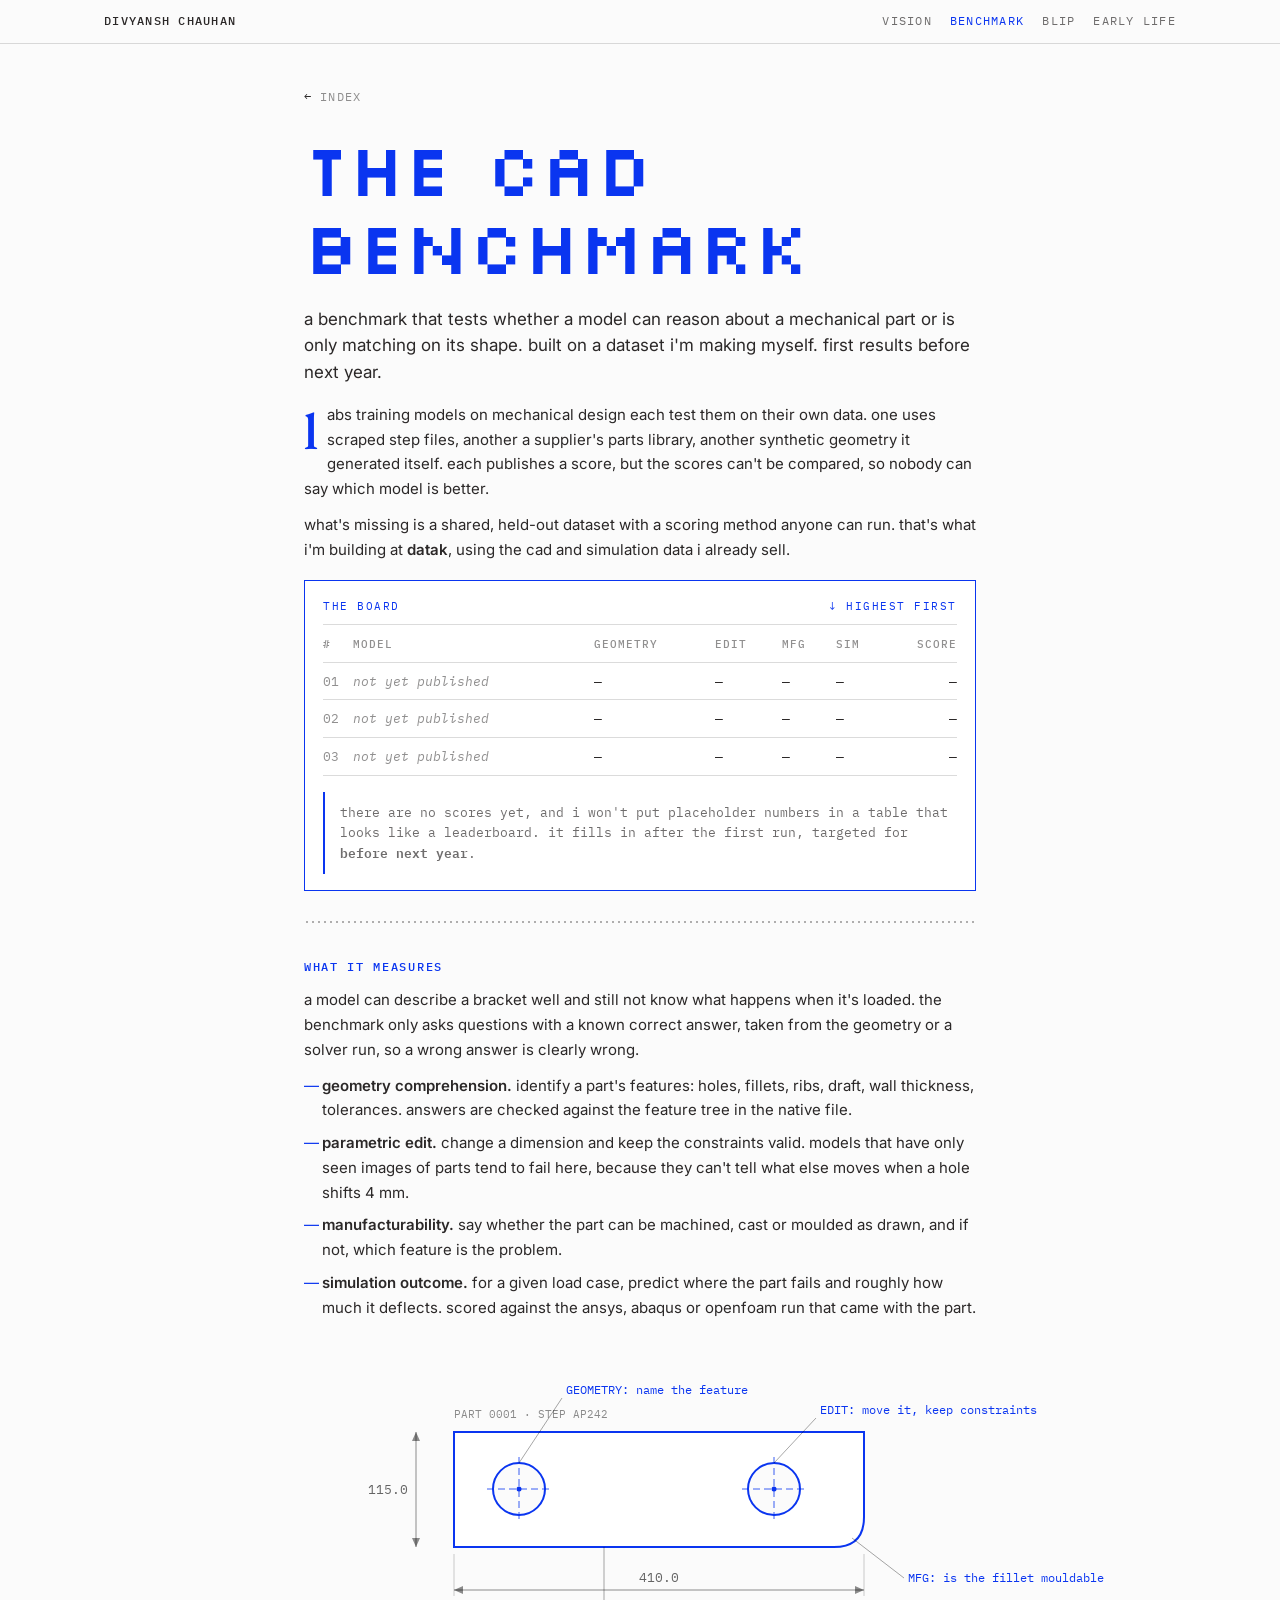
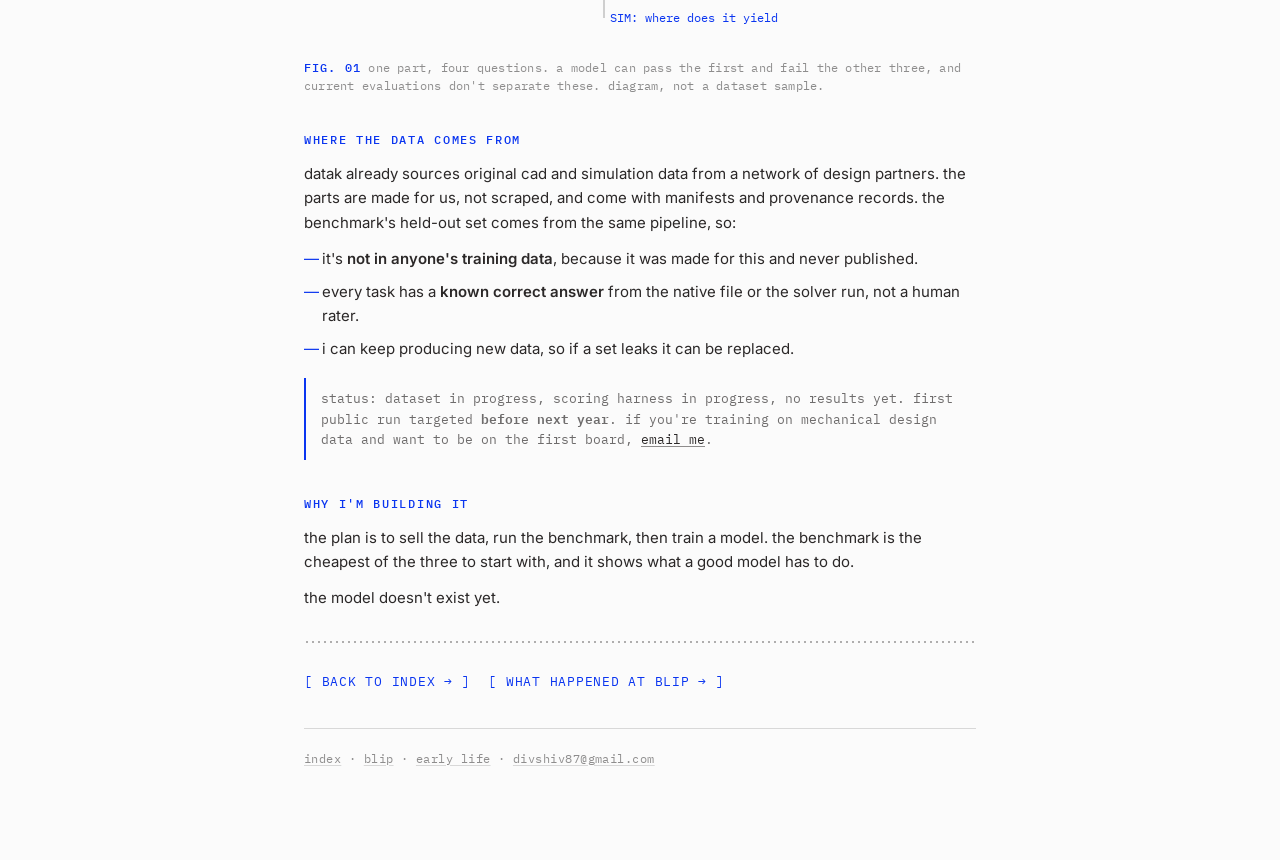
==== commit a7ba09bc: "Make vision visible: nav link on all pages, intro line, top link" ====
--- a/benchmark.html
+++ b/benchmark.html
@@ -22,6 +22,7 @@
 <div class="bar"><div class="in">
   <a class="who" href="index.html">Divyansh Chauhan</a>
   <nav>
+    <a href="index.html#where">Vision</a>
     <a href="benchmark.html" aria-current="page">Benchmark</a>
     <a href="blip.html">Blip</a>
     <a href="early.html">Early life</a>
